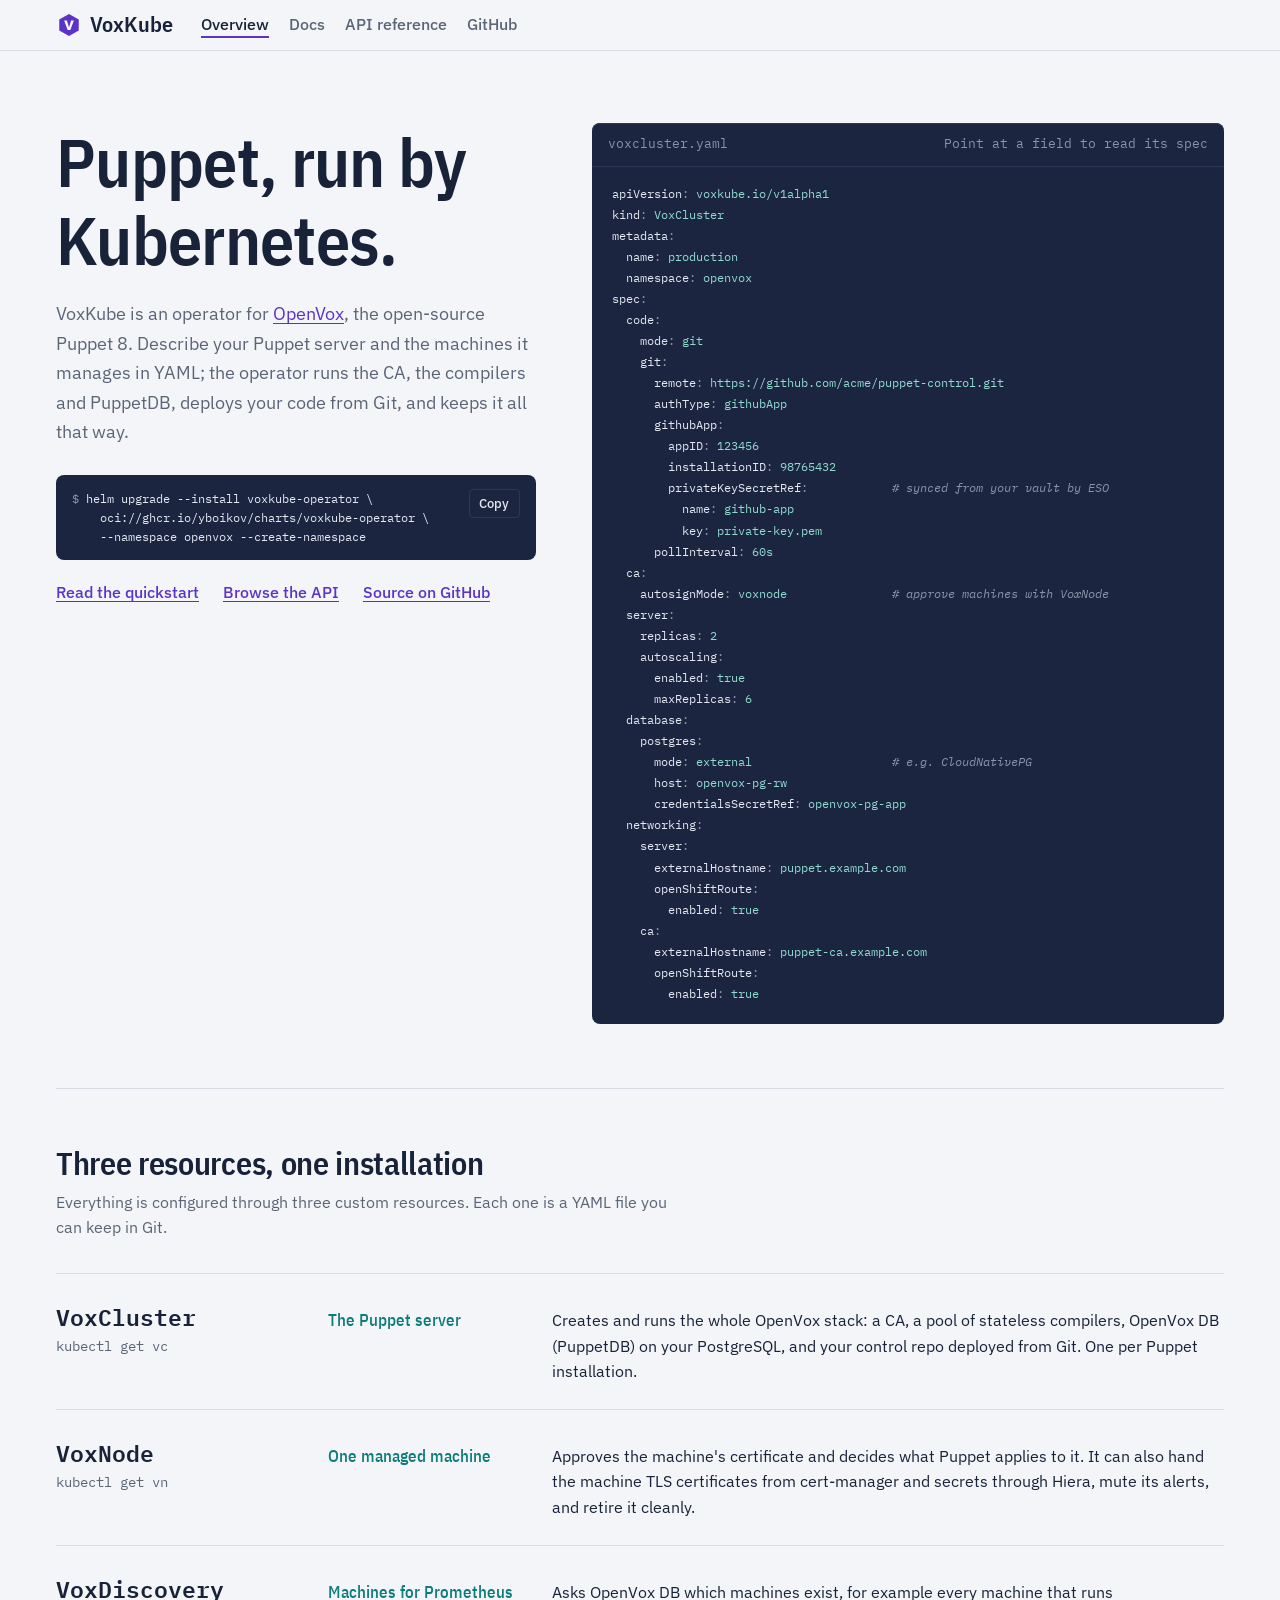
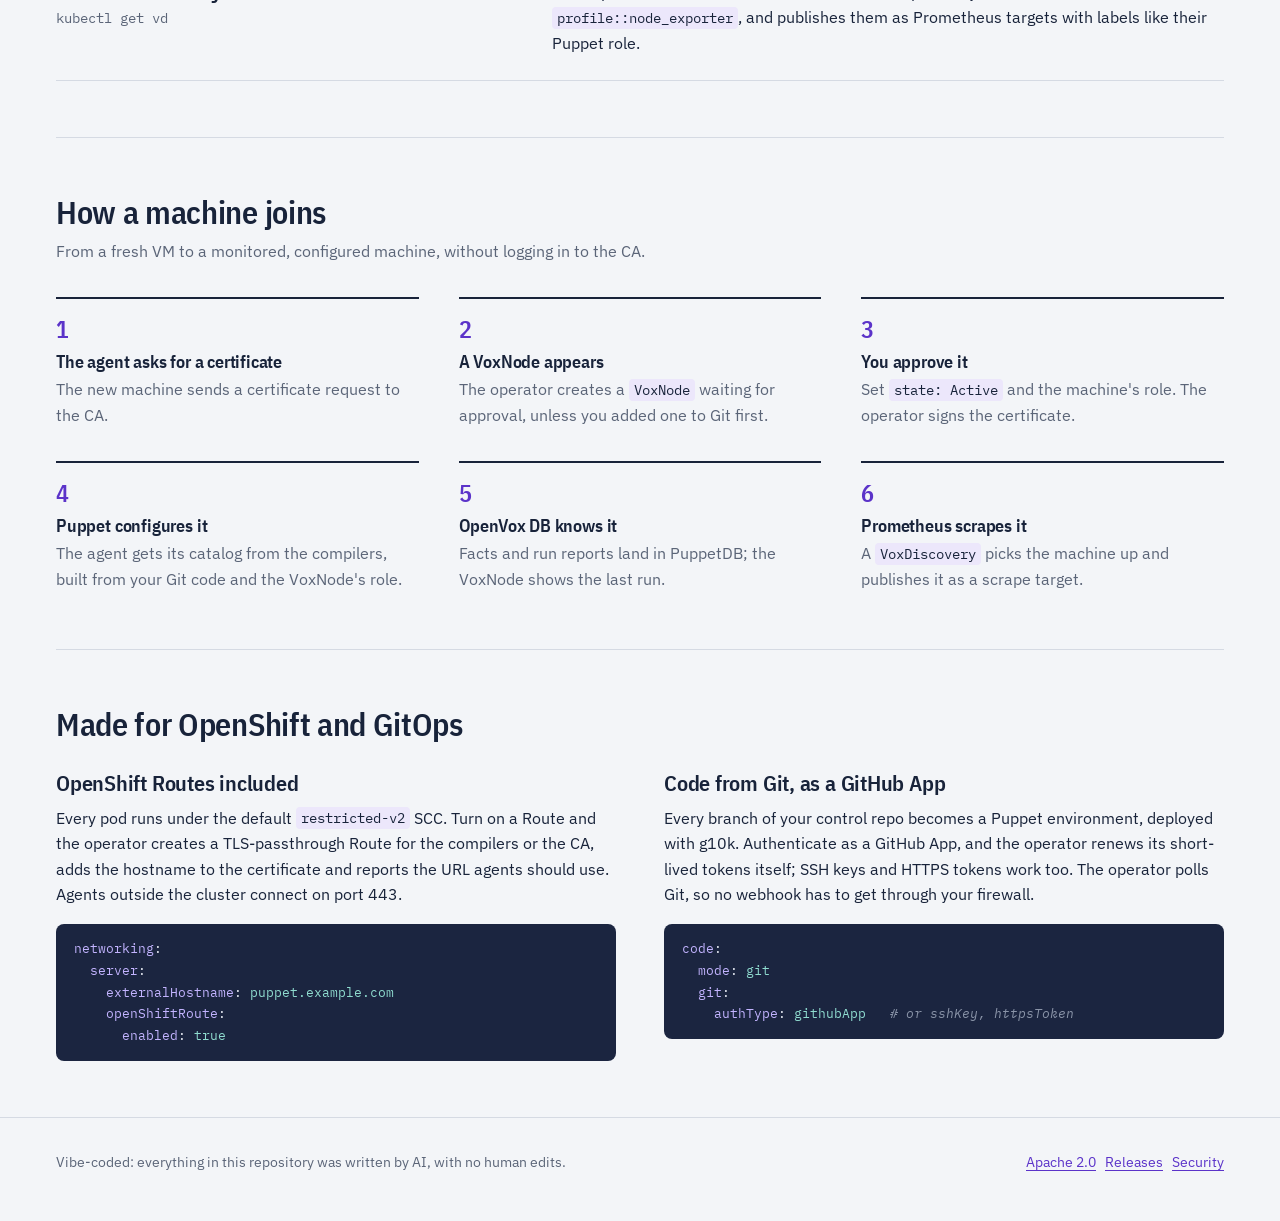
==== site/index.html @ ff0558dd "docs: GitHub Pages site with an interactive API explorer site/ holds a landing page whose example Vo" ====
<!DOCTYPE html>
<html lang="en">
<head>
<meta charset="utf-8">
<meta name="viewport" content="width=device-width, initial-scale=1">
<title>VoxKube: OpenVox (Puppet 8) on Kubernetes and OpenShift</title>
<meta name="description" content="An operator that runs OpenVox, the open-source Puppet 8, on Kubernetes and OpenShift: CA, compilers, PuppetDB, Git code deployment and Prometheus discovery, all from YAML.">
<link rel="icon" href="assets/logo.svg" type="image/svg+xml">
<link rel="preconnect" href="https://fonts.googleapis.com">
<link rel="preconnect" href="https://fonts.gstatic.com" crossorigin>
<link rel="stylesheet" href="https://fonts.googleapis.com/css2?family=IBM+Plex+Mono:wght@400;500;600&family=IBM+Plex+Sans+Condensed:wght@500;600&family=IBM+Plex+Sans:wght@400;500;600&display=swap">
<link rel="stylesheet" href="assets/site.css">
<script type="module" src="assets/app.js"></script>
</head>
<body data-page="landing">
<header class="topbar">
  <div class="topbar-inner">
    <a class="brand" href="index.html"><img src="assets/logo.svg" alt="" width="26" height="26">VoxKube</a>
    <nav class="nav" aria-label="Site">
      <a href="index.html" aria-current="page">Overview</a>
      <a href="docs.html">Docs</a>
      <a href="api.html">API reference</a>
      <a href="https://github.com/yboikov/voxkube-operator">GitHub</a>
    </nav>
    <span class="version" data-version></span>
  </div>
</header>

<main id="content">
<div class="wrap">
  <section class="hero">
    <div>
      <h1>Puppet, run by Kubernetes.</h1>
      <p class="lead">VoxKube is an operator for <a href="https://voxpupuli.org/openvox/">OpenVox</a>, the open-source Puppet&nbsp;8. Describe your Puppet server and the machines it manages in YAML; the operator runs the CA, the compilers and PuppetDB, deploys your code from Git, and keeps it all that way.</p>
      <div class="install">
        <pre id="install"><span class="prompt">$ </span>helm upgrade --install voxkube-operator \
    oci://ghcr.io/yboikov/charts/voxkube-operator \
    --namespace openvox --create-namespace</pre>
        <button class="copy" data-copy="install">Copy</button>
      </div>
      <div class="hero-links">
        <a href="docs.html#5-minute-quickstart">Read the quickstart</a>
        <a href="api.html">Browse the API</a>
        <a href="https://github.com/yboikov/voxkube-operator">Source on GitHub</a>
      </div>
    </div>
    <figure class="manifest" aria-label="Example VoxCluster manifest with links to each field's reference">
      <figcaption class="manifest-head"><span>voxcluster.yaml</span><span>Point at a field to read its spec</span></figcaption>
      <pre class="manifest-body" id="manifest" data-kind="VoxCluster">apiVersion: voxkube.io/v1alpha1
kind: VoxCluster
metadata:
  name: production
  namespace: openvox
spec:
  code:
    mode: git
    git:
      remote: https://github.com/acme/puppet-control.git
      authType: githubApp
      githubApp:
        appID: 123456
        installationID: 98765432
        privateKeySecretRef:            # synced from your vault by ESO
          name: github-app
          key: private-key.pem
      pollInterval: 60s
  ca:
    autosignMode: voxnode               # approve machines with VoxNode
  server:
    replicas: 2
    autoscaling:
      enabled: true
      maxReplicas: 6
  database:
    postgres:
      mode: external                    # e.g. CloudNativePG
      host: openvox-pg-rw
      credentialsSecretRef: openvox-pg-app
  networking:
    server:
      externalHostname: puppet.example.com
      openShiftRoute:
        enabled: true
    ca:
      externalHostname: puppet-ca.example.com
      openShiftRoute:
        enabled: true</pre>
      <div class="peek" id="peek" aria-live="polite"></div>
    </figure>
  </section>

  <section class="section" aria-labelledby="h-resources">
    <h2 id="h-resources">Three resources, one installation</h2>
    <p class="intro">Everything is configured through three custom resources. Each one is a YAML file you can keep in Git.</p>
    <div class="resources">
      <div class="resource">
        <a class="resource-kind" href="api.html#VoxCluster">VoxCluster<small>kubectl get vc</small></a>
        <div class="resource-is">The Puppet server</div>
        <p>Creates and runs the whole OpenVox stack: a CA, a pool of stateless compilers, OpenVox DB (PuppetDB) on your PostgreSQL, and your control repo deployed from Git. One per Puppet installation.</p>
      </div>
      <div class="resource">
        <a class="resource-kind" href="api.html#VoxNode">VoxNode<small>kubectl get vn</small></a>
        <div class="resource-is">One managed machine</div>
        <p>Approves the machine's certificate and decides what Puppet applies to it. It can also hand the machine TLS certificates from cert-manager and secrets through Hiera, mute its alerts, and retire it cleanly.</p>
      </div>
      <div class="resource">
        <a class="resource-kind" href="api.html#VoxDiscovery">VoxDiscovery<small>kubectl get vd</small></a>
        <div class="resource-is">Machines for Prometheus</div>
        <p>Asks OpenVox DB which machines exist, for example every machine that runs <code>profile::node_exporter</code>, and publishes them as Prometheus targets with labels like their Puppet role.</p>
      </div>
    </div>
  </section>

  <section class="section" aria-labelledby="h-join">
    <h2 id="h-join">How a machine joins</h2>
    <p class="intro">From a fresh VM to a monitored, configured machine, without logging in to the CA.</p>
    <ol class="steps">
      <li><h3>The agent asks for a certificate</h3><p>The new machine sends a certificate request to the CA.</p></li>
      <li><h3>A VoxNode appears</h3><p>The operator creates a <code>VoxNode</code> waiting for approval, unless you added one to Git first.</p></li>
      <li><h3>You approve it</h3><p>Set <code>state: Active</code> and the machine's role. The operator signs the certificate.</p></li>
      <li><h3>Puppet configures it</h3><p>The agent gets its catalog from the compilers, built from your Git code and the VoxNode's role.</p></li>
      <li><h3>OpenVox DB knows it</h3><p>Facts and run reports land in PuppetDB; the VoxNode shows the last run.</p></li>
      <li><h3>Prometheus scrapes it</h3><p>A <code>VoxDiscovery</code> picks the machine up and publishes it as a scrape target.</p></li>
    </ol>
  </section>

  <section class="section" aria-labelledby="h-fit">
    <h2 id="h-fit">Made for OpenShift and GitOps</h2>
    <div class="pair">
      <div>
        <h3>OpenShift Routes included</h3>
        <p>Every pod runs under the default <code>restricted-v2</code> SCC. Turn on a Route and the operator creates a TLS-passthrough Route for the compilers or the CA, adds the hostname to the certificate and reports the URL agents should use. Agents outside the cluster connect on port 443.</p>
<pre class="snippet"><span class="k">networking</span>:
  <span class="k">server</span>:
    <span class="k">externalHostname</span>: <span class="v">puppet.example.com</span>
    <span class="k">openShiftRoute</span>:
      <span class="k">enabled</span>: <span class="v">true</span></pre>
      </div>
      <div>
        <h3>Code from Git, as a GitHub App</h3>
        <p>Every branch of your control repo becomes a Puppet environment, deployed with g10k. Authenticate as a GitHub App, and the operator renews its short-lived tokens itself; SSH keys and HTTPS tokens work too. The operator polls Git, so no webhook has to get through your firewall.</p>
<pre class="snippet"><span class="k">code</span>:
  <span class="k">mode</span>: <span class="v">git</span>
  <span class="k">git</span>:
    <span class="k">authType</span>: <span class="v">githubApp</span>   <span class="c"># or sshKey, httpsToken</span></pre>
      </div>
    </div>
  </section>
</div>
</main>
<footer class="footer">
  <div class="wrap">
    <span>Vibe-coded: everything in this repository was written by AI, with no human edits.</span>
    <span><a href="https://github.com/yboikov/voxkube-operator/blob/main/LICENSE">Apache 2.0</a> &nbsp; <a href="https://github.com/yboikov/voxkube-operator/releases">Releases</a> &nbsp; <a href="https://github.com/yboikov/voxkube-operator/blob/main/SECURITY.md">Security</a></span>
  </div>
</footer>
</body>
</html>
---- site/assets/site.css ----
/* VoxKube docs site. Tokens: cool paper, navy ink, violet for keys/links, teal for defaults/required. */
:root {
  --paper: #f3f5f8;
  --surface: #ffffff;
  --ink: #18233a;
  --muted: #5b6578;
  --rule: #d5dae3;
  --violet: #5b33c9;
  --violet-soft: #ece7fb;
  --teal: #0e7c7b;
  --teal-soft: #e1f2f1;
  --pane: #1b2540;
  --pane-rule: #2c3858;
  --pane-text: #e4e8f1;
  --pane-key: #c3b4ff;
  --pane-value: #8fdccf;
  --pane-muted: #8a94a8;
  --sans: "IBM Plex Sans", system-ui, -apple-system, "Segoe UI", sans-serif;
  --cond: "IBM Plex Sans Condensed", "IBM Plex Sans", system-ui, sans-serif;
  --mono: "IBM Plex Mono", ui-monospace, SFMono-Regular, Menlo, monospace;
  --radius-s: 4px;
  --radius-m: 8px;
  color-scheme: light;
}

@media (prefers-color-scheme: dark) {
  :root {
    --paper: #141c2e;
    --surface: #1a2338;
    --ink: #e4e8f1;
    --muted: #9aa4b8;
    --rule: #2c3858;
    --violet: #b3a1ff;
    --violet-soft: #2a2550;
    --teal: #6fd0c6;
    --teal-soft: #173a3d;
    --pane: #0f1626;
    --pane-rule: #26314d;
    color-scheme: dark;
  }
}

* { box-sizing: border-box; }
html { scroll-padding-top: 5rem; }
body {
  margin: 0;
  background: var(--paper);
  color: var(--ink);
  font: 400 1rem/1.6 var(--sans);
  -webkit-font-smoothing: antialiased;
}
a { color: var(--violet); text-underline-offset: 0.18em; }
a:hover { text-decoration-thickness: 2px; }
:focus-visible { outline: 2px solid var(--violet); outline-offset: 2px; border-radius: 2px; }
code, kbd, pre { font-family: var(--mono); font-size: 0.9em; }
:not(pre) > code {
  background: var(--violet-soft);
  color: var(--ink);
  padding: 0.1em 0.35em;
  border-radius: var(--radius-s);
}
h1, h2, h3 { font-family: var(--cond); font-weight: 600; line-height: 1.15; letter-spacing: -0.01em; }

/* ---------- top bar ---------- */
.topbar {
  position: sticky; top: 0; z-index: 20;
  background: color-mix(in srgb, var(--paper) 88%, transparent);
  backdrop-filter: blur(8px);
  border-bottom: 1px solid var(--rule);
}
.topbar-inner {
  max-width: 76rem; margin: 0 auto; padding: 0.75rem 1.5rem;
  display: flex; align-items: center; gap: 1.75rem;
}
.brand {
  font: 600 1.35rem/1 var(--cond); color: var(--ink); text-decoration: none;
  display: flex; align-items: center; gap: 0.5rem;
}
.brand svg { width: 1.6rem; height: 1.6rem; }
.nav { display: flex; gap: 1.25rem; flex-wrap: wrap; }
.nav a { color: var(--muted); text-decoration: none; font-weight: 500; }
.nav a[aria-current="page"], .nav a:hover { color: var(--ink); }
.nav a[aria-current="page"] { box-shadow: inset 0 -2px 0 var(--violet); }
.version { margin-left: auto; font: 500 0.85rem var(--mono); color: var(--muted); }

/* ---------- landing ---------- */
.wrap { max-width: 76rem; margin: 0 auto; padding: 0 1.5rem; }
.hero {
  display: grid; grid-template-columns: minmax(0, 30rem) minmax(0, 1fr);
  gap: 3.5rem; align-items: start; padding: 4.5rem 0 4rem;
}
.hero > div:first-child { position: sticky; top: 6rem; }
.hero h1 { font-size: clamp(2.6rem, 5.5vw, 4.25rem); margin: 0 0 1.25rem; }
.lead { font-size: 1.15rem; color: var(--muted); margin: 0 0 1.75rem; max-width: 34em; }
.install {
  background: var(--pane); color: var(--pane-text); border-radius: var(--radius-m);
  padding: 0.9rem 1rem; display: flex; gap: 0.75rem; align-items: flex-start;
  font: 0.85rem/1.55 var(--mono);
}
.install pre { margin: 0; flex: 1; white-space: pre-wrap; word-break: break-all; }
.install .prompt { color: var(--pane-muted); user-select: none; }
.copy {
  flex: none; font: 500 0.8rem var(--sans); color: var(--pane-text); cursor: pointer;
  background: transparent; border: 1px solid var(--pane-rule); border-radius: var(--radius-s); padding: 0.3rem 0.6rem;
}
.copy:hover { border-color: var(--pane-key); }
.hero-links { display: flex; gap: 1.5rem; margin-top: 1.25rem; font-weight: 500; flex-wrap: wrap; }

/* the live manifest */
.manifest {
  margin: 0;
  background: var(--pane); color: var(--pane-text); border-radius: var(--radius-m);
  font: 0.86rem/1.7 var(--mono); position: relative;
  box-shadow: 0 1px 0 var(--pane-rule) inset;
}
.manifest-head {
  display: flex; justify-content: space-between; gap: 1rem;
  padding: 0.65rem 1rem; border-bottom: 1px solid var(--pane-rule);
  color: var(--pane-muted); font-size: 0.8rem;
}
.manifest-body { margin: 0; padding: 1rem 1.25rem 1.25rem; overflow-x: auto; }
.manifest .k {
  color: var(--pane-key); text-decoration: none; border-radius: 3px;
  padding: 0 1px; margin: 0 -1px; cursor: pointer;
}
.manifest .k:hover, .manifest .k:focus-visible, .manifest .k.active {
  background: var(--pane-key); color: var(--pane); outline: none;
}
.manifest .v { color: var(--pane-value); }
.manifest .c { color: var(--pane-muted); font-style: italic; }
.manifest .p { color: var(--pane-muted); }
.peek {
  position: absolute; left: 1rem; right: 1rem; top: 0; z-index: 2;
  background: var(--surface); color: var(--ink); border-radius: var(--radius-m);
  border: 1px solid var(--rule); padding: 0.9rem 1rem; font: 0.9rem/1.5 var(--sans);
  box-shadow: 0 12px 32px rgb(10 16 32 / 0.35);
  opacity: 0; transform: translateY(6px); pointer-events: none;
  transition: opacity 120ms ease, transform 120ms ease;
}
.peek.show { opacity: 1; transform: none; }
.peek-path { font: 500 0.8rem var(--mono); color: var(--violet); margin-bottom: 0.3rem; word-break: break-all; }
.peek-type { font: 0.78rem var(--mono); color: var(--teal); margin-left: 0.5rem; }
.peek p { margin: 0; max-height: 7.5em; overflow: hidden; }

.section { padding: 3.5rem 0; border-top: 1px solid var(--rule); }
.section h2 { font-size: 2rem; margin: 0 0 0.5rem; }
.section > p.intro { color: var(--muted); max-width: 40em; margin: 0 0 2rem; }

.resources { display: grid; }
.resource {
  display: grid; grid-template-columns: 15rem 12rem minmax(0, 1fr); gap: 2rem;
  padding: 1.5rem 0; border-top: 1px solid var(--rule); align-items: baseline;
}
.resource:last-child { border-bottom: 1px solid var(--rule); }
.resource-kind { font: 600 1.45rem var(--mono); color: var(--ink); text-decoration: none; }
.resource-kind:hover { color: var(--violet); }
.resource-kind small { display: block; font: 400 0.85rem var(--mono); color: var(--muted); margin-top: 0.15rem; }
.resource-is { font: 500 1.05rem var(--cond); color: var(--teal); }
.resource p { margin: 0; max-width: 42em; }

.steps { list-style: none; margin: 0; padding: 0; display: grid; grid-template-columns: repeat(3, minmax(0, 1fr)); gap: 2rem 2.5rem; counter-reset: step; }
.steps li { counter-increment: step; padding-top: 0.9rem; border-top: 2px solid var(--ink); }
.steps li::before { content: counter(step); font: 600 1.5rem var(--cond); color: var(--violet); display: block; margin-bottom: 0.35rem; }
.steps h3 { font-size: 1.15rem; margin: 0 0 0.35rem; }
.steps p { margin: 0; color: var(--muted); }

.pair { display: grid; grid-template-columns: repeat(2, minmax(0, 1fr)); gap: 3rem; }
.pair h3 { font-size: 1.4rem; margin: 0 0 0.6rem; }
.pair p { margin: 0 0 1rem; max-width: 36em; }
.snippet {
  background: var(--pane); color: var(--pane-text); border-radius: var(--radius-m);
  padding: 0.9rem 1.1rem; margin: 0; font: 0.82rem/1.65 var(--mono); overflow-x: auto;
}
.snippet .k { color: var(--pane-key); } .snippet .v { color: var(--pane-value); } .snippet .c { color: var(--pane-muted); font-style: italic; }

.footer { border-top: 1px solid var(--rule); padding: 2rem 0 3rem; color: var(--muted); font-size: 0.9rem; }
.footer .wrap { display: flex; gap: 2rem; justify-content: space-between; flex-wrap: wrap; }

/* ---------- API explorer ---------- */
.api { max-width: 84rem; margin: 0 auto; display: grid; grid-template-columns: 17rem minmax(0, 1fr); }
.side {
  position: sticky; top: 3.6rem; align-self: start; height: calc(100vh - 3.6rem); overflow-y: auto;
  padding: 1.5rem 1.25rem 2rem 1.5rem; border-right: 1px solid var(--rule);
}
.search {
  width: 100%; font: 0.95rem var(--sans); color: var(--ink); background: var(--surface);
  border: 1px solid var(--rule); border-radius: var(--radius-m); padding: 0.55rem 0.75rem;
}
.search:focus { outline: 2px solid var(--violet); outline-offset: -1px; }
.side-kinds { list-style: none; margin: 1.25rem 0 0; padding: 0; }
.side-kinds > li { margin-bottom: 1rem; }
.side-kind { font: 600 1rem var(--mono); color: var(--ink); text-decoration: none; display: block; padding: 0.2rem 0; }
.side-kind[aria-current="true"] { color: var(--violet); }
.side-outline { list-style: none; margin: 0.2rem 0 0; padding: 0 0 0 0.75rem; border-left: 1px solid var(--rule); }
.side-outline a { display: block; font: 0.85rem/1.9 var(--mono); color: var(--muted); text-decoration: none; }
.side-outline a:hover { color: var(--ink); }
.results { list-style: none; margin: 1rem 0 0; padding: 0; }
.results li + li { border-top: 1px solid var(--rule); }
.results a { display: block; padding: 0.55rem 0; text-decoration: none; color: var(--ink); }
.results .r-path { font: 0.8rem var(--mono); color: var(--violet); word-break: break-all; }
.results .r-desc { font-size: 0.85rem; color: var(--muted); display: -webkit-box; -webkit-line-clamp: 2; -webkit-box-orient: vertical; overflow: hidden; }
.results-empty { color: var(--muted); font-size: 0.9rem; margin-top: 1rem; }

.main { padding: 2rem 2rem 6rem 2.5rem; min-width: 0; }
.kind-head h1 { font: 600 2.4rem var(--mono); margin: 0; letter-spacing: -0.02em; }
.kind-meta { display: flex; flex-wrap: wrap; gap: 0.4rem 1.5rem; color: var(--muted); font-size: 0.9rem; margin: 0.5rem 0 1rem; }
.kind-meta code { background: none; padding: 0; color: var(--ink); }
.kind-desc { max-width: 46em; margin: 0 0 1.25rem; }
.columns { font-size: 0.85rem; color: var(--muted); margin-bottom: 1.5rem; }
.tools { display: flex; gap: 0.5rem; margin: 0 0 0.75rem; }
.tool {
  font: 500 0.82rem var(--sans); color: var(--ink); background: var(--surface); cursor: pointer;
  border: 1px solid var(--rule); border-radius: var(--radius-s); padding: 0.3rem 0.65rem;
}
.tool:hover { border-color: var(--violet); }

.tree { background: var(--surface); border: 1px solid var(--rule); border-radius: var(--radius-m); padding: 0.6rem 0; font: 0.88rem/1.5 var(--mono); }
.tree ul { list-style: none; margin: 0; padding: 0; }
.tree ul ul { margin-left: 1.15rem; border-left: 1px dashed var(--rule); }
.row {
  display: grid; grid-template-columns: 1.2rem minmax(0, auto) minmax(0, 1fr); align-items: baseline; gap: 0 0.35rem;
  padding: 0.18rem 1rem 0.18rem 0.5rem;
}
.row.flash { animation: flash 1.6s ease-out; }
@keyframes flash { from { background: var(--violet-soft); } to { background: transparent; } }
.twisty {
  width: 1.2rem; height: 1.2rem; border: 0; background: none; color: var(--muted); cursor: pointer; padding: 0;
  font: 0.8rem var(--mono); transition: transform 120ms ease;
}
.twisty[aria-expanded="true"] { transform: rotate(90deg); }
.key {
  border: 0; background: none; cursor: pointer; padding: 0 2px; margin: 0 -2px; border-radius: 3px;
  font: 500 0.88rem var(--mono); color: var(--violet); text-align: left;
}
.key:hover { background: var(--violet-soft); }
.key[aria-expanded="true"] { background: var(--violet); color: var(--surface); }
.key::after { content: ":"; color: var(--muted); }
.key[aria-expanded="true"]::after { color: inherit; }
.sum { color: var(--muted); display: flex; flex-wrap: wrap; gap: 0.2rem 0.6rem; align-items: baseline; min-width: 0; }
.t { color: var(--ink); }
.req { color: var(--teal); font-weight: 600; }
.def { color: var(--teal); }
.def::before { content: "= "; color: var(--muted); }
.brief { font: 0.82rem var(--sans); color: var(--muted); overflow: hidden; text-overflow: ellipsis; white-space: nowrap; max-width: 34rem; }
.detail {
  margin: 0.25rem 1rem 0.6rem 2rem; padding: 0.75rem 1rem; border-left: 3px solid var(--violet);
  background: var(--paper); border-radius: 0 var(--radius-m) var(--radius-m) 0;
  font: 0.92rem/1.6 var(--sans);
}
.detail p { margin: 0 0 0.5rem; max-width: 46em; }
.facts { display: grid; grid-template-columns: max-content minmax(0, 1fr); gap: 0.15rem 1rem; margin: 0.5rem 0; font-size: 0.85rem; }
.facts dt { color: var(--muted); }
.facts dd { margin: 0; font-family: var(--mono); word-break: break-word; }
.enum { display: inline-block; font: 0.8rem var(--mono); background: var(--teal-soft); color: var(--teal); border-radius: var(--radius-s); padding: 0 0.4rem; margin: 0 0.25rem 0.25rem 0; }
.permalink { font: 500 0.8rem var(--sans); }

/* ---------- docs (README) ---------- */
.doc { max-width: 52rem; margin: 0 auto; padding: 2.5rem 1.5rem 6rem; }
.doc h1 { font-size: 2.6rem; }
.doc h2 { font-size: 1.8rem; margin-top: 3rem; padding-top: 1rem; border-top: 1px solid var(--rule); }
.doc h3 { font-size: 1.3rem; margin-top: 2rem; }
.doc h4 { font: 600 1rem var(--mono); margin-top: 1.75rem; }
.doc pre { background: var(--pane); color: var(--pane-text); padding: 1rem 1.1rem; border-radius: var(--radius-m); overflow-x: auto; font-size: 0.82rem; line-height: 1.6; }
.doc table { border-collapse: collapse; display: block; overflow-x: auto; font-size: 0.88rem; margin: 1rem 0; }
.doc th, .doc td { border: 1px solid var(--rule); padding: 0.4rem 0.65rem; vertical-align: top; text-align: left; }
.doc th { background: var(--surface); }
.doc blockquote { margin: 1.25rem 0; padding: 0.75rem 1rem; border-left: 3px solid var(--rule); background: var(--surface); border-radius: 0 var(--radius-m) var(--radius-m) 0; }
.doc blockquote.callout-note { border-left-color: var(--violet); }
.doc blockquote.callout-tip { border-left-color: var(--teal); }
.doc blockquote.callout-important, .doc blockquote.callout-warning { border-left-color: #b4561e; }
.doc blockquote p:first-child { margin-top: 0; } .doc blockquote p:last-child { margin-bottom: 0; }
.doc .mermaid { background: var(--surface); border: 1px solid var(--rule); border-radius: var(--radius-m); padding: 1rem; overflow-x: auto; text-align: center; }
.doc img[src*="shields.io"] { vertical-align: middle; }
.doc .api-pointer { background: var(--violet-soft); border-radius: var(--radius-m); padding: 1rem 1.25rem; }
.loading { color: var(--muted); padding: 2rem 0; }

/* ---------- responsive ---------- */
@media (max-width: 960px) {
  .hero { grid-template-columns: minmax(0, 1fr); gap: 2.5rem; padding-top: 3rem; }
  .hero > div:first-child { position: static; }
  .resource { grid-template-columns: minmax(0, 1fr); gap: 0.35rem; }
  .steps { grid-template-columns: repeat(2, minmax(0, 1fr)); }
  .pair { grid-template-columns: minmax(0, 1fr); }
  .api { grid-template-columns: minmax(0, 1fr); }
  .side { position: static; height: auto; border-right: 0; border-bottom: 1px solid var(--rule); }
  .main { padding: 1.5rem 1rem 4rem; }
  .brief { display: none; }
}
@media (max-width: 600px) {
  .hero h1 { font-size: 2.4rem; }
  .manifest-head span:last-child { display: none; }
  .topbar-inner { flex-wrap: wrap; gap: 0.5rem 1.25rem; }
  .version { display: none; }
  .steps { grid-template-columns: 1fr; }
}
@media (prefers-reduced-motion: reduce) {
  *, *::before, *::after { transition: none !important; animation: none !important; }
}
.section h2 + .pair { margin-top: 1.75rem; }
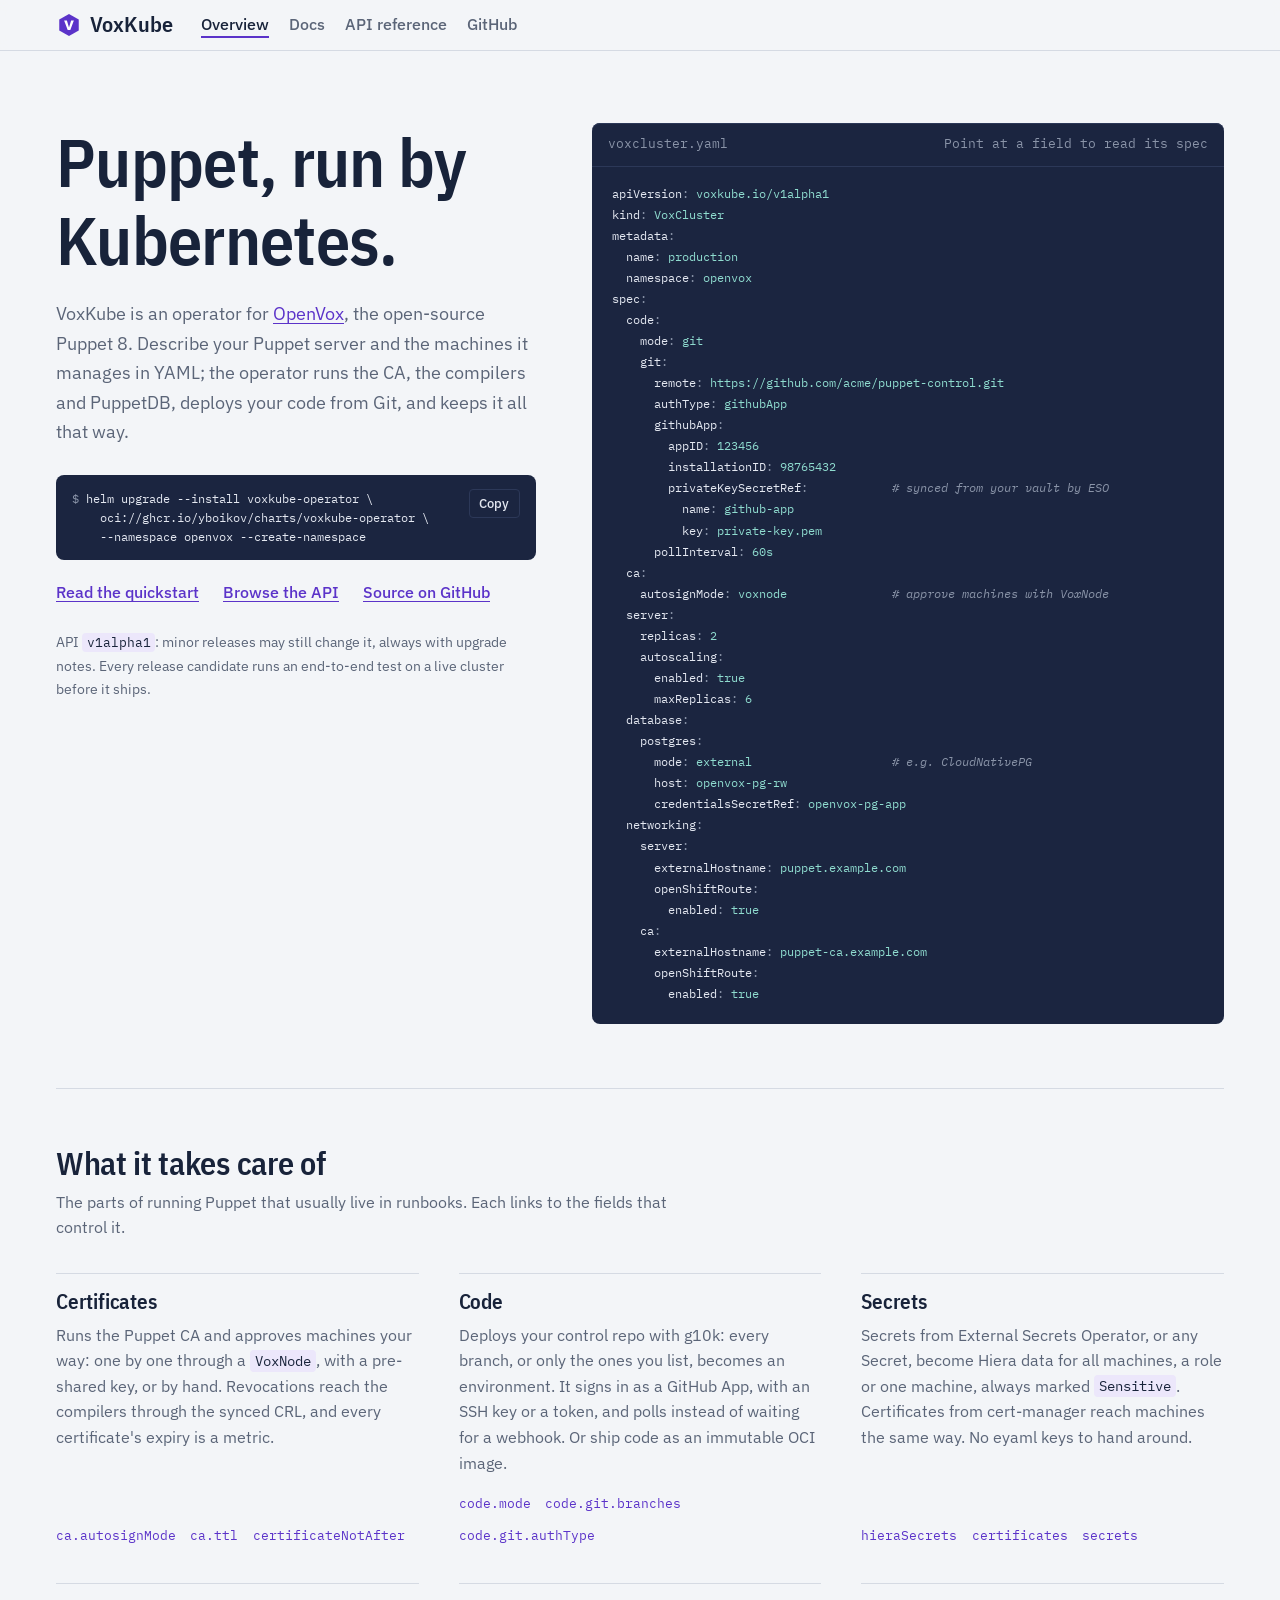
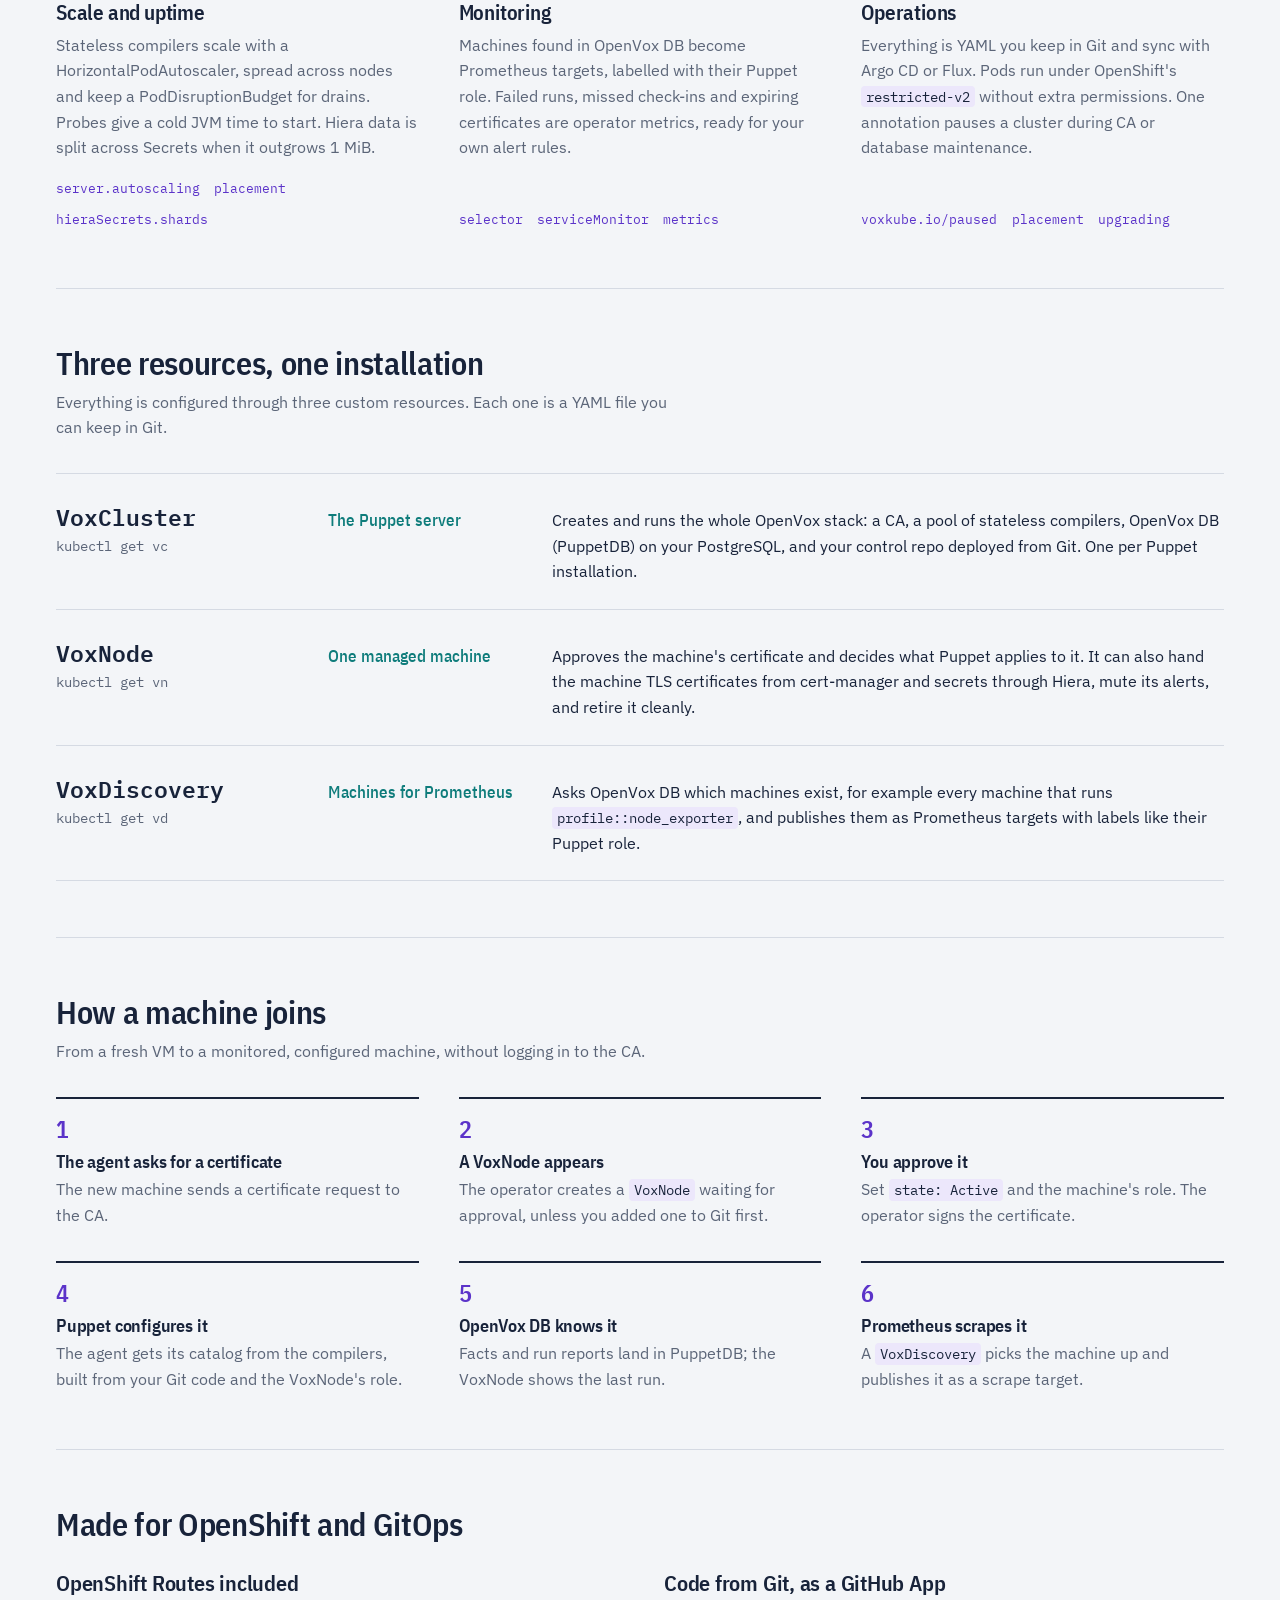
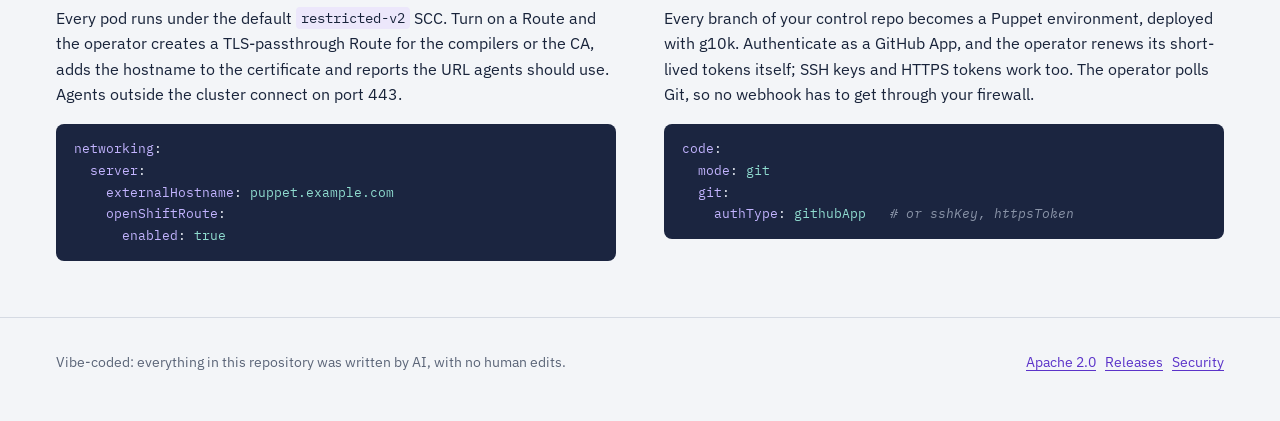
==== commit 495e8c6b: "docs(site): add 'What it takes care of' features section and API status line to the landing page Co-" ====
--- a/site/index.html
+++ b/site/index.html
@@ -43,6 +43,7 @@
         <a href="api.html">Browse the API</a>
         <a href="https://github.com/yboikov/voxkube-operator">Source on GitHub</a>
       </div>
+      <p class="status">API <code>v1alpha1</code>: minor releases may still change it, always with upgrade notes. Every release candidate runs an end-to-end test on a live cluster before it ships.</p>
     </div>
     <figure class="manifest" aria-label="Example VoxCluster manifest with links to each field's reference">
       <figcaption class="manifest-head"><span>voxcluster.yaml</span><span>Point at a field to read its spec</span></figcaption>
@@ -87,6 +88,43 @@
         enabled: true</pre>
       <div class="peek" id="peek" aria-live="polite"></div>
     </figure>
+  </section>
+
+  <section class="section" aria-labelledby="h-handles">
+    <h2 id="h-handles">What it takes care of</h2>
+    <p class="intro">The parts of running Puppet that usually live in runbooks. Each links to the fields that control it.</p>
+    <div class="jobs">
+      <div class="job">
+        <h3>Certificates</h3>
+        <p>Runs the Puppet CA and approves machines your way: one by one through a <code>VoxNode</code>, with a pre-shared key, or by hand. Revocations reach the compilers through the synced CRL, and every certificate's expiry is a metric.</p>
+        <ul class="fields"><li><a href="api.html#VoxCluster.spec.ca.autosignMode">ca.autosignMode</a></li><li><a href="api.html#VoxCluster.spec.ca.ttl">ca.ttl</a></li><li><a href="api.html#VoxNode.status.certificateNotAfter">certificateNotAfter</a></li></ul>
+      </div>
+      <div class="job">
+        <h3>Code</h3>
+        <p>Deploys your control repo with g10k: every branch, or only the ones you list, becomes an environment. It signs in as a GitHub App, with an SSH key or a token, and polls instead of waiting for a webhook. Or ship code as an immutable OCI image.</p>
+        <ul class="fields"><li><a href="api.html#VoxCluster.spec.code.mode">code.mode</a></li><li><a href="api.html#VoxCluster.spec.code.git.branches">code.git.branches</a></li><li><a href="api.html#VoxCluster.spec.code.git.authType">code.git.authType</a></li></ul>
+      </div>
+      <div class="job">
+        <h3>Secrets</h3>
+        <p>Secrets from External Secrets Operator, or any Secret, become Hiera data for all machines, a role or one machine, always marked <code>Sensitive</code>. Certificates from cert-manager reach machines the same way. No eyaml keys to hand around.</p>
+        <ul class="fields"><li><a href="api.html#VoxCluster.spec.hieraSecrets">hieraSecrets</a></li><li><a href="api.html#VoxNode.spec.certificates">certificates</a></li><li><a href="api.html#VoxNode.spec.secrets">secrets</a></li></ul>
+      </div>
+      <div class="job">
+        <h3>Scale and uptime</h3>
+        <p>Stateless compilers scale with a HorizontalPodAutoscaler, spread across nodes and keep a PodDisruptionBudget for drains. Probes give a cold JVM time to start. Hiera data is split across Secrets when it outgrows 1&nbsp;MiB.</p>
+        <ul class="fields"><li><a href="api.html#VoxCluster.spec.server.autoscaling">server.autoscaling</a></li><li><a href="api.html#VoxCluster.spec.placement">placement</a></li><li><a href="api.html#VoxCluster.spec.hieraSecrets.shards">hieraSecrets.shards</a></li></ul>
+      </div>
+      <div class="job">
+        <h3>Monitoring</h3>
+        <p>Machines found in OpenVox DB become Prometheus targets, labelled with their Puppet role. Failed runs, missed check-ins and expiring certificates are operator metrics, ready for your own alert rules.</p>
+        <ul class="fields"><li><a href="api.html#VoxDiscovery.spec.selector">selector</a></li><li><a href="api.html#VoxDiscovery.spec.serviceMonitor">serviceMonitor</a></li><li><a href="docs.html#operator-metrics">metrics</a></li></ul>
+      </div>
+      <div class="job">
+        <h3>Operations</h3>
+        <p>Everything is YAML you keep in Git and sync with Argo CD or Flux. Pods run under OpenShift's <code>restricted-v2</code> without extra permissions. One annotation pauses a cluster during CA or database maintenance.</p>
+        <ul class="fields"><li><a href="docs.html#pausing-reconciliation">voxkube.io/paused</a></li><li><a href="api.html#VoxCluster.spec.placement">placement</a></li><li><a href="docs.html#upgrading">upgrading</a></li></ul>
+      </div>
+    </div>
   </section>
 
   <section class="section" aria-labelledby="h-resources">
--- a/site/assets/site.css
+++ b/site/assets/site.css
@@ -164,6 +164,15 @@
 .steps h3 { font-size: 1.15rem; margin: 0 0 0.35rem; }
 .steps p { margin: 0; color: var(--muted); }
 
+.jobs { display: grid; grid-template-columns: repeat(3, minmax(0, 1fr)); gap: 2.25rem 2.5rem; }
+.job { padding-top: 0.9rem; border-top: 1px solid var(--rule); display: flex; flex-direction: column; }
+.job h3 { font: 600 1.3rem var(--cond); margin: 0 0 0.45rem; }
+.job p { margin: 0 0 0.9rem; color: var(--muted); }
+.fields { list-style: none; margin: auto 0 0; padding: 0; display: flex; flex-wrap: wrap; gap: 0.35rem 0.9rem; }
+.fields a { font: 0.8rem var(--mono); color: var(--violet); text-decoration: none; }
+.fields a:hover, .fields a:focus-visible { text-decoration: underline; }
+.status { margin: 1.5rem 0 0; font-size: 0.9rem; color: var(--muted); max-width: 34em; }
+
 .pair { display: grid; grid-template-columns: repeat(2, minmax(0, 1fr)); gap: 3rem; }
 .pair h3 { font-size: 1.4rem; margin: 0 0 0.6rem; }
 .pair p { margin: 0 0 1rem; max-width: 36em; }
@@ -280,6 +289,7 @@
   .hero > div:first-child { position: static; }
   .resource { grid-template-columns: minmax(0, 1fr); gap: 0.35rem; }
   .steps { grid-template-columns: repeat(2, minmax(0, 1fr)); }
+  .jobs { grid-template-columns: repeat(2, minmax(0, 1fr)); }
   .pair { grid-template-columns: minmax(0, 1fr); }
   .api { grid-template-columns: minmax(0, 1fr); }
   .side { position: static; height: auto; border-right: 0; border-bottom: 1px solid var(--rule); }
@@ -292,6 +302,7 @@
   .topbar-inner { flex-wrap: wrap; gap: 0.5rem 1.25rem; }
   .version { display: none; }
   .steps { grid-template-columns: 1fr; }
+  .jobs { grid-template-columns: 1fr; }
 }
 @media (prefers-reduced-motion: reduce) {
   *, *::before, *::after { transition: none !important; animation: none !important; }
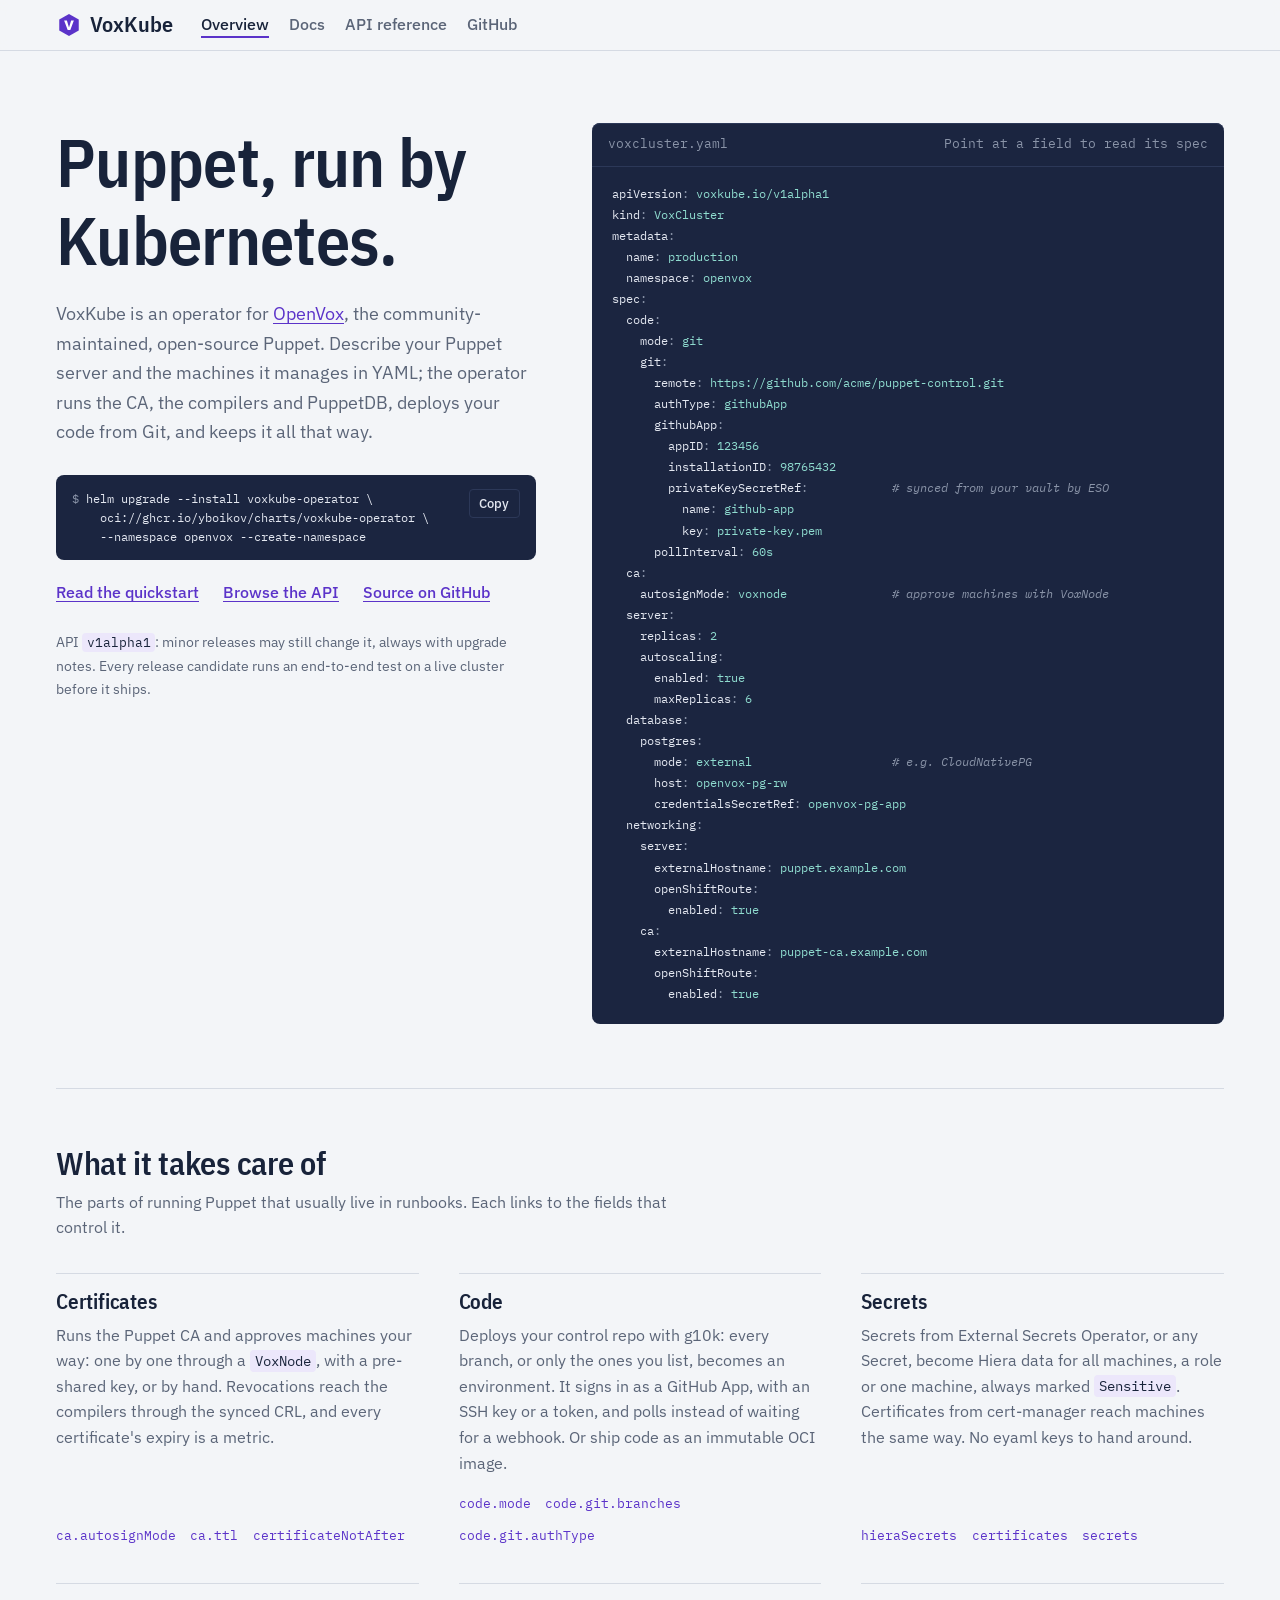
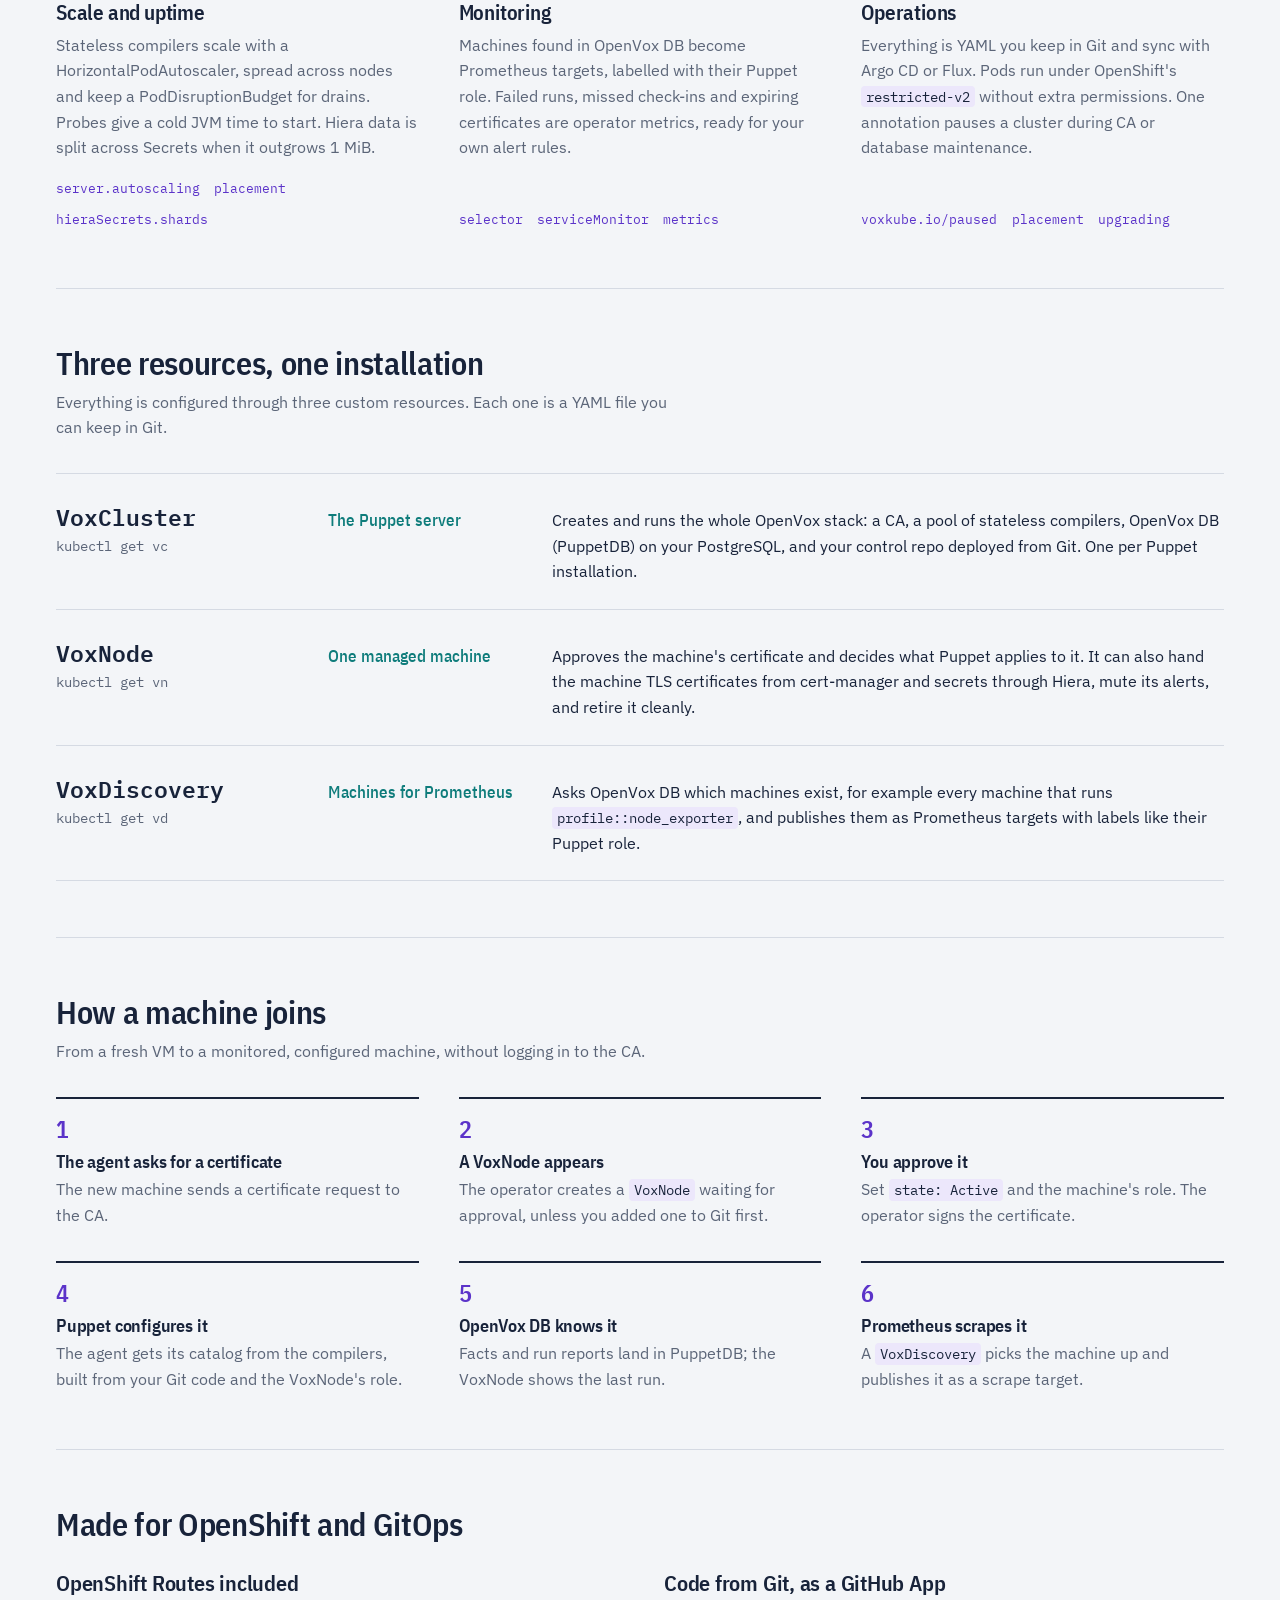
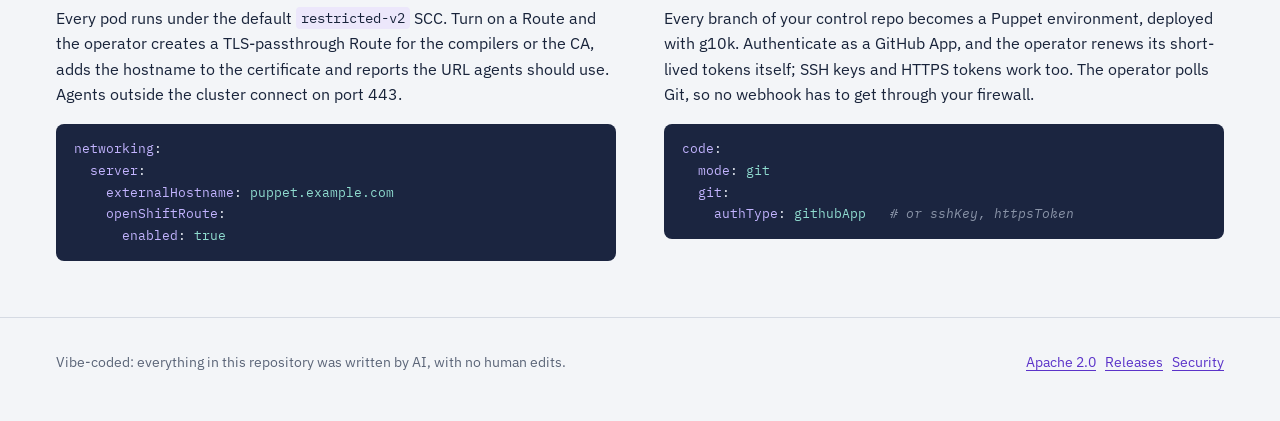
==== commit a000597c: "docs: say OpenVox / open-source Puppet without a major version Co-Authored-By: Claude Opus 5.5 <nore" ====
--- a/site/index.html
+++ b/site/index.html
@@ -3,8 +3,8 @@
 <head>
 <meta charset="utf-8">
 <meta name="viewport" content="width=device-width, initial-scale=1">
-<title>VoxKube: OpenVox (Puppet 8) on Kubernetes and OpenShift</title>
-<meta name="description" content="An operator that runs OpenVox, the open-source Puppet 8, on Kubernetes and OpenShift: CA, compilers, PuppetDB, Git code deployment and Prometheus discovery, all from YAML.">
+<title>VoxKube: OpenVox on Kubernetes and OpenShift</title>
+<meta name="description" content="An operator that runs OpenVox, the open-source Puppet, on Kubernetes and OpenShift: CA, compilers, PuppetDB, Git code deployment and Prometheus discovery, all from YAML.">
 <link rel="icon" href="assets/logo.svg" type="image/svg+xml">
 <link rel="preconnect" href="https://fonts.googleapis.com">
 <link rel="preconnect" href="https://fonts.gstatic.com" crossorigin>
@@ -31,7 +31,7 @@
   <section class="hero">
     <div>
       <h1>Puppet, run by Kubernetes.</h1>
-      <p class="lead">VoxKube is an operator for <a href="https://voxpupuli.org/openvox/">OpenVox</a>, the open-source Puppet&nbsp;8. Describe your Puppet server and the machines it manages in YAML; the operator runs the CA, the compilers and PuppetDB, deploys your code from Git, and keeps it all that way.</p>
+      <p class="lead">VoxKube is an operator for <a href="https://voxpupuli.org/openvox/">OpenVox</a>, the community-maintained, open-source Puppet. Describe your Puppet server and the machines it manages in YAML; the operator runs the CA, the compilers and PuppetDB, deploys your code from Git, and keeps it all that way.</p>
       <div class="install">
         <pre id="install"><span class="prompt">$ </span>helm upgrade --install voxkube-operator \
     oci://ghcr.io/yboikov/charts/voxkube-operator \
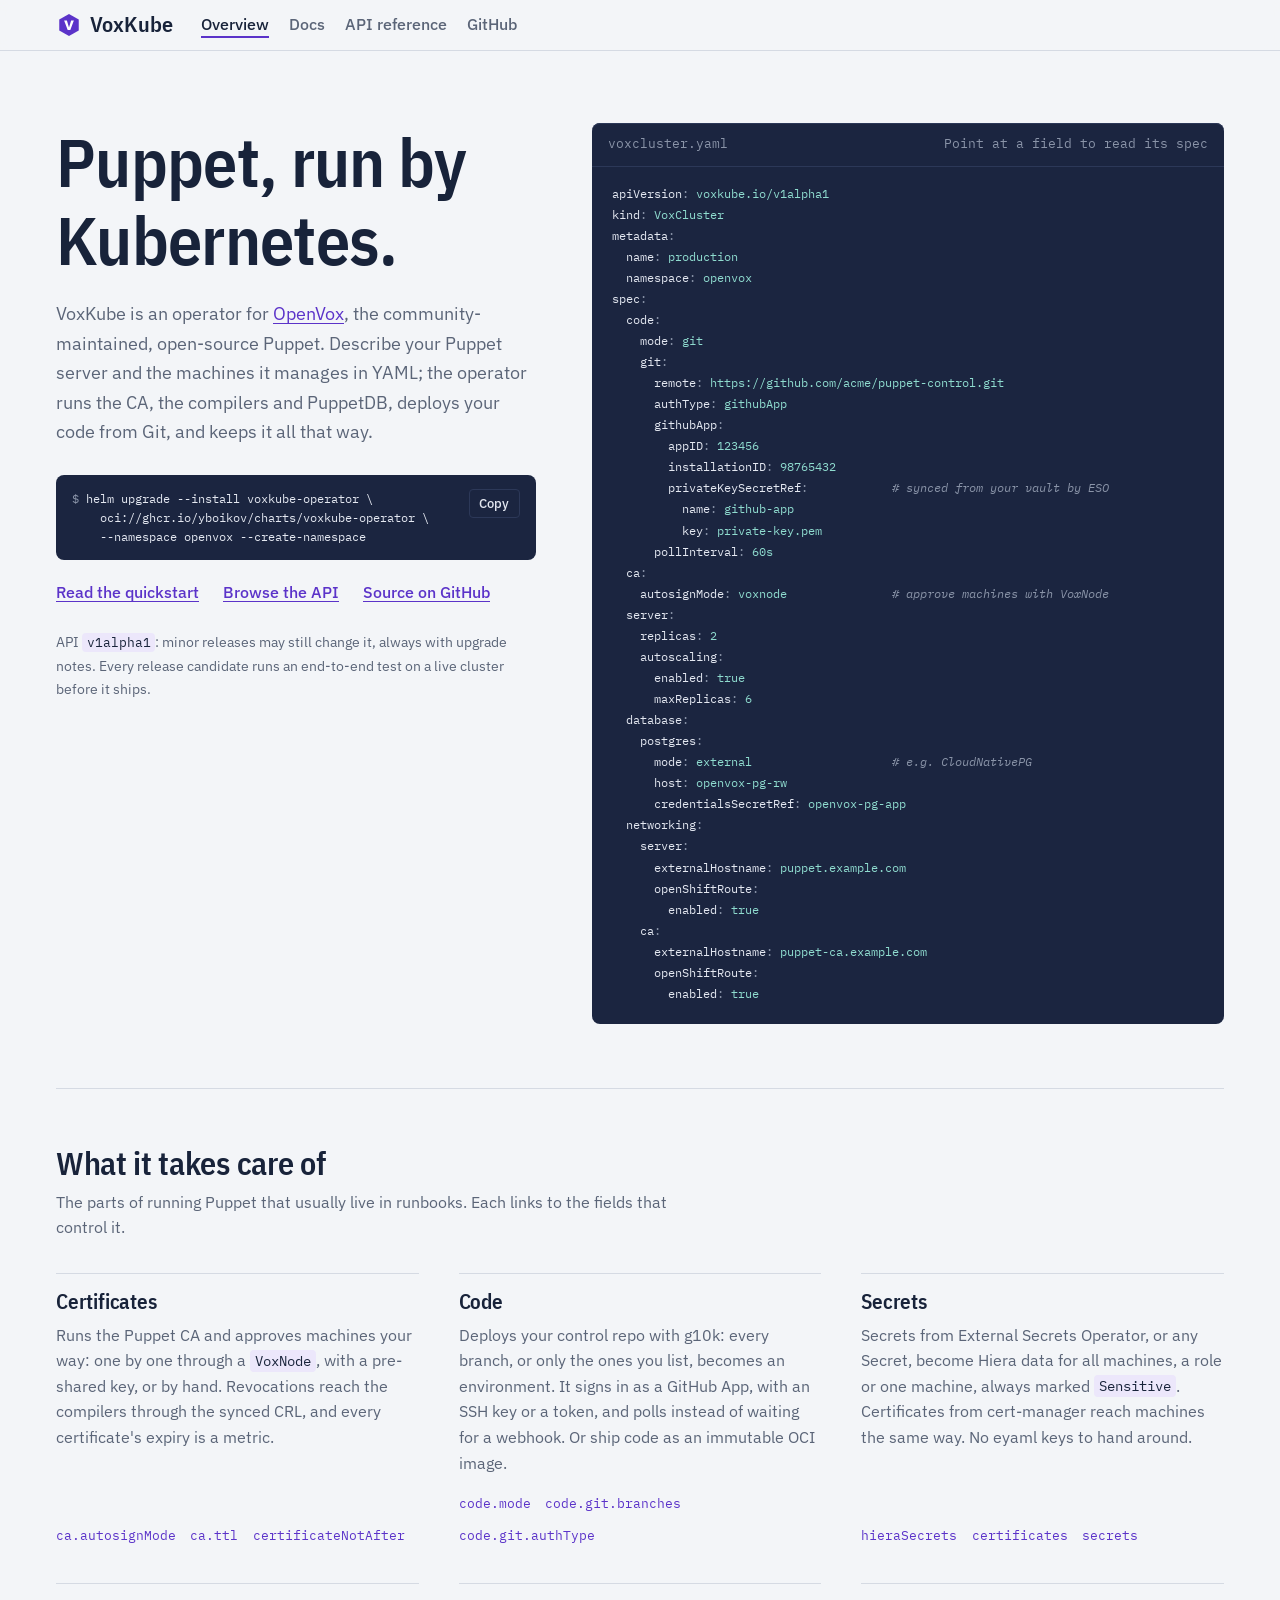
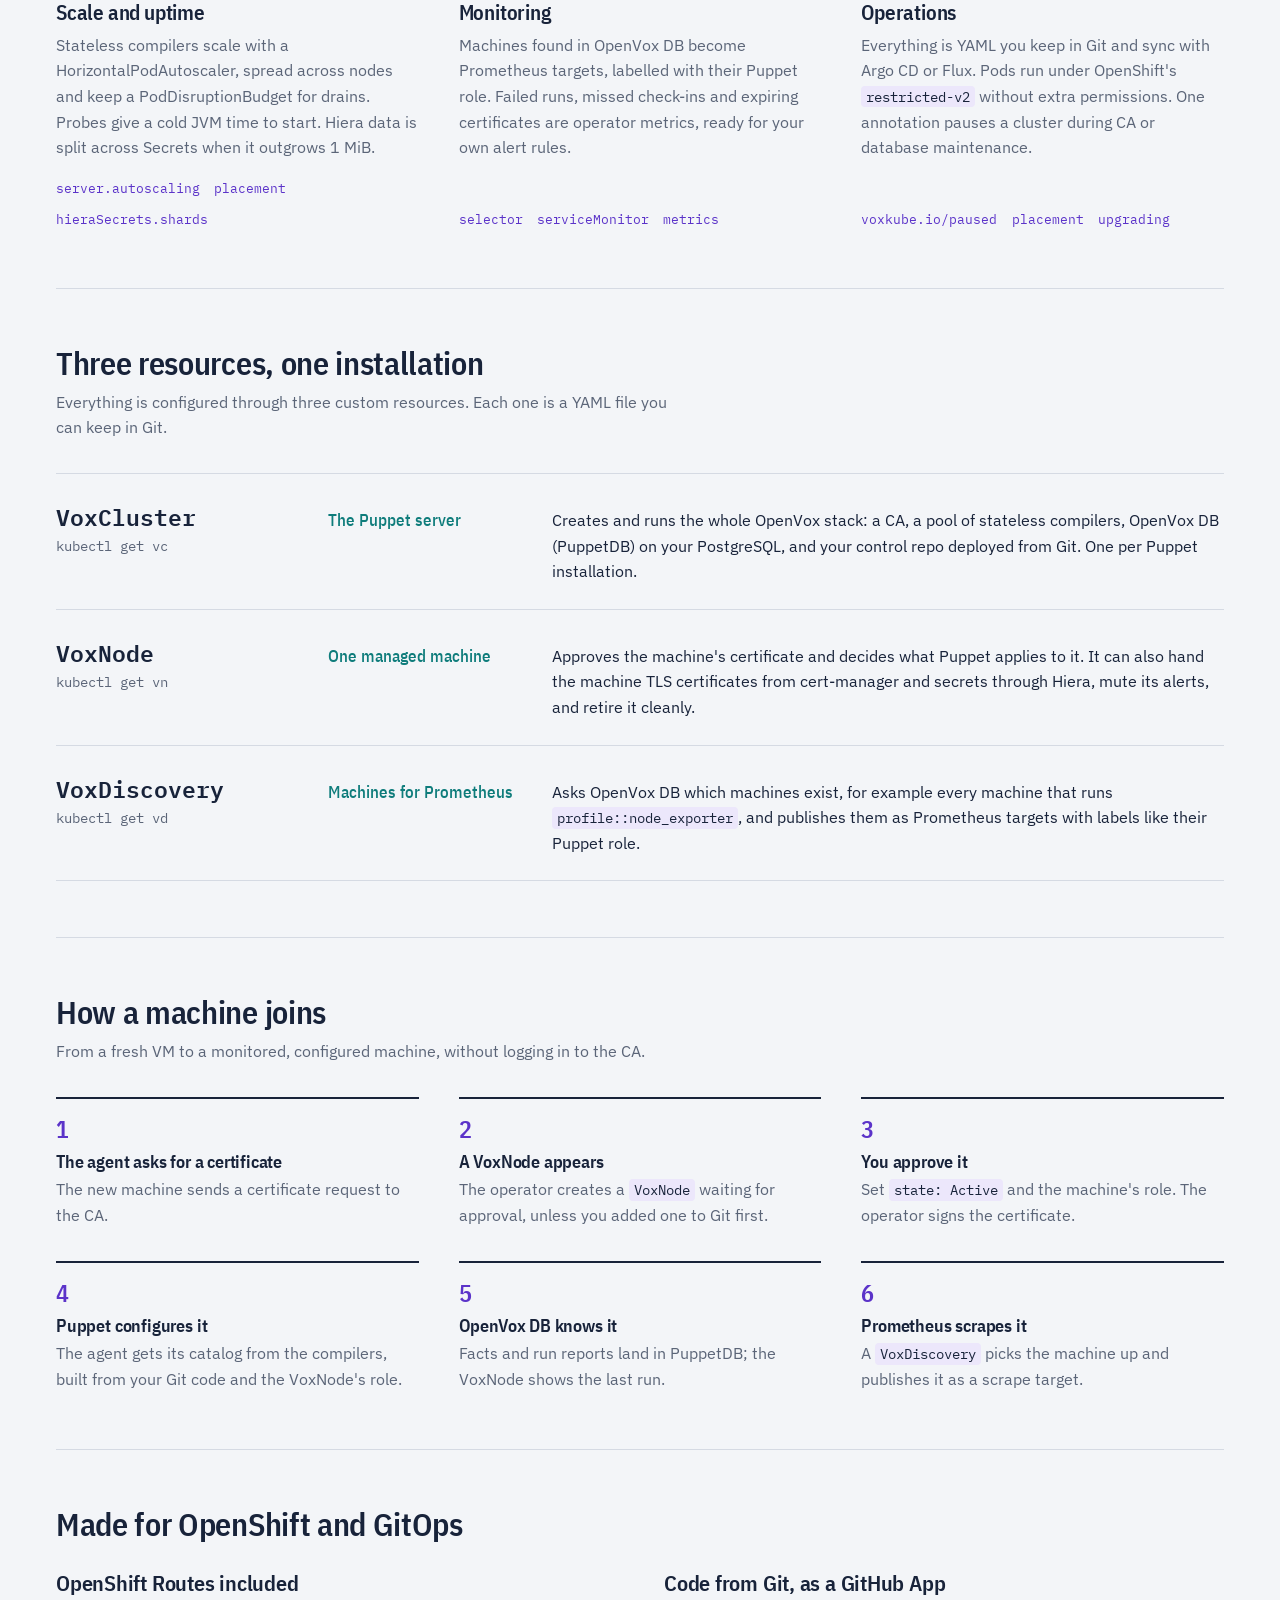
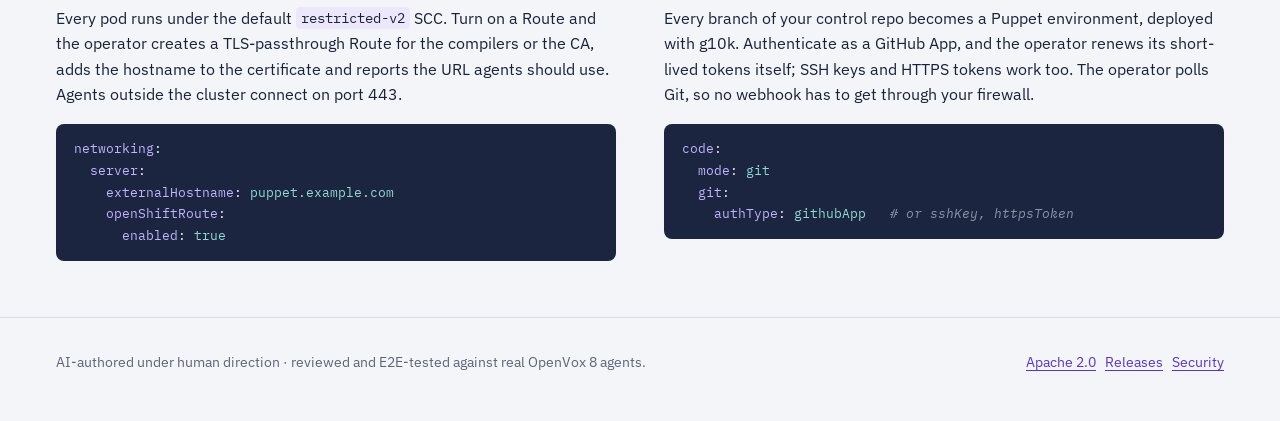
==== commit 55e523ea: "docs: reframe AI authorship note to reflect review and E2E process" ====
--- a/site/index.html
+++ b/site/index.html
@@ -188,7 +188,7 @@
 </main>
 <footer class="footer">
   <div class="wrap">
-    <span>Vibe-coded: everything in this repository was written by AI, with no human edits.</span>
+    <span>AI-authored under human direction · reviewed and E2E-tested against real OpenVox 8 agents.</span>
     <span><a href="https://github.com/yboikov/voxkube-operator/blob/main/LICENSE">Apache 2.0</a> &nbsp; <a href="https://github.com/yboikov/voxkube-operator/releases">Releases</a> &nbsp; <a href="https://github.com/yboikov/voxkube-operator/blob/main/SECURITY.md">Security</a></span>
   </div>
 </footer>
